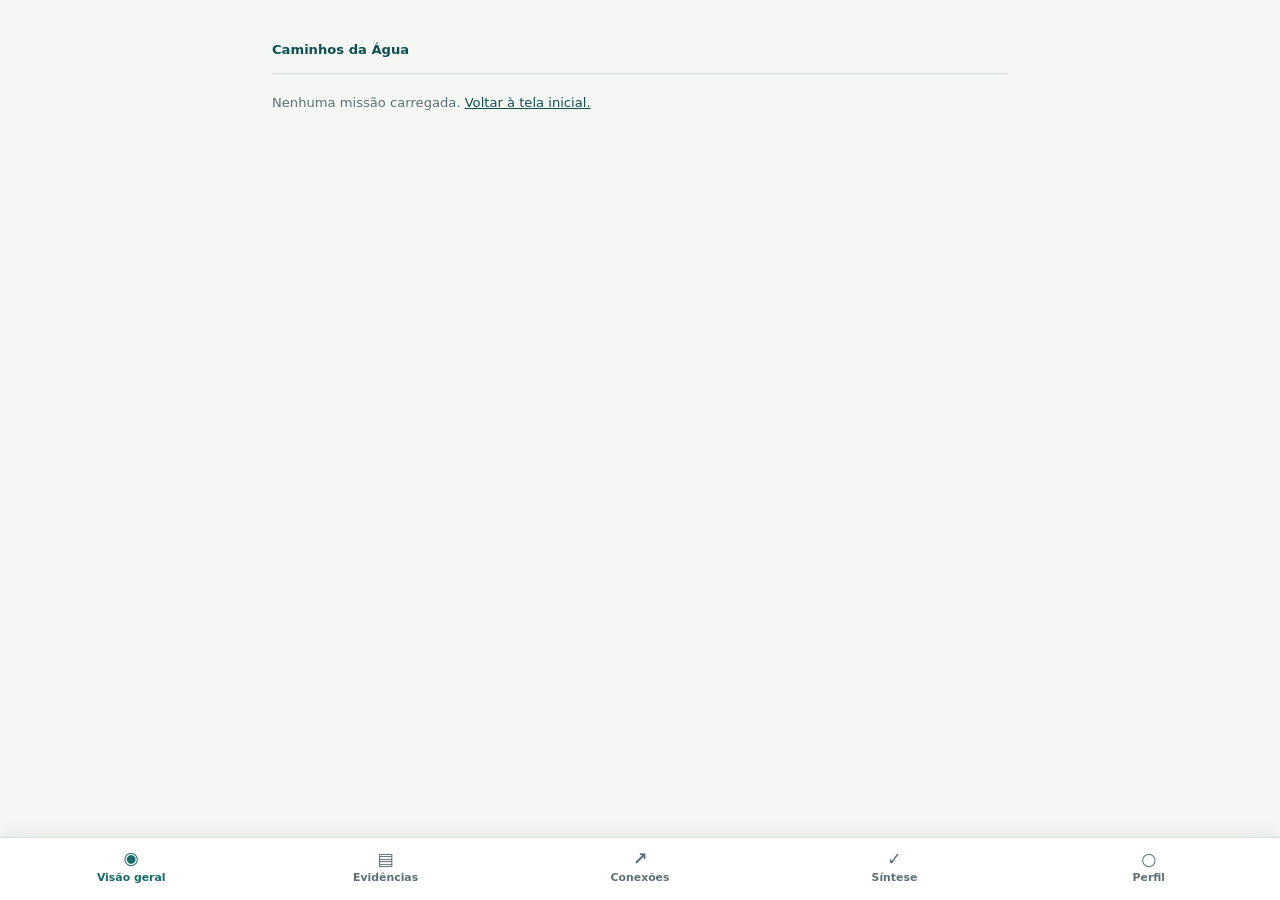
==== app.html @ d5d6b108 "Protótipo inicial de Caminhos da Água PWA educacional para investigação de bacias hidrográficas em s" ====
<!DOCTYPE html>
<html lang="pt-BR">
<head>
<meta charset="UTF-8">
<meta name="viewport" content="width=device-width, initial-scale=1">
<title>Caminhos da Água</title>
<link rel="manifest" href="manifest.webmanifest">
<link rel="stylesheet" href="assets/app.css">
</head>
<body>

<header class="topbar">
  <a class="topbar-brand" href="index.html">Caminhos da Água</a>
  <strong id="topbar-missao" aria-live="polite"></strong>
</header>

<main id="view" tabindex="-1"></main>

<nav class="tabs" aria-label="Navegação da investigação">
  <button data-rota="cebola" aria-label="Visão geral da investigação" onclick="location.hash='#/cebola'"><span aria-hidden="true">◉</span><span>Visão geral</span></button>
  <button data-rota="evidencias" aria-label="Evidências" onclick="location.hash='#/evidencias'"><span aria-hidden="true">▤</span><span>Evidências</span></button>
  <button data-rota="conexoes" aria-label="Conexões" onclick="location.hash='#/conexoes'"><span aria-hidden="true">↗</span><span>Conexões</span></button>
  <button data-rota="sintese" aria-label="Síntese final" onclick="location.hash='#/sintese'"><span aria-hidden="true">✓</span><span>Síntese</span></button>
  <button data-rota="perfil" aria-label="Perfil e progresso" onclick="location.hash='#/perfil'"><span aria-hidden="true">○</span><span>Perfil</span></button>
</nav>

<script src="assets/app.js"></script>
<script>
  CaminhosDaAgua.bootApp();
  (function () {
    try {
      var m = JSON.parse(localStorage.getItem("cda:missao") || "null");
      if (m) document.getElementById("topbar-missao").textContent = m.titulo;
    } catch (e) {}
  })();
</script>
</body>
</html>
---- assets/app.css ----
/* Caminhos da Agua: base local, sem dependencia de arquivos fora do projeto. */
:root { --paper: #f5f7f4; --surface: #ffffff; --ink: #17323a; --muted: #5d7174; --rule: #d6e1de; --accent: #176b68; --accent-dark: #0e4f50; --accent-soft: #e1f0ed; --warm: #c56a35; --warm-soft: #f8e9df; --sans: Inter, ui-sans-serif, system-ui, -apple-system, BlinkMacSystemFont, "Segoe UI", sans-serif; }
* { box-sizing: border-box; }
html { background: var(--paper); }
body { max-width: 48rem; margin: 0 auto; padding: 1.25rem 1rem 6rem; color: var(--ink); background: var(--paper); font-family: Georgia, "Times New Roman", serif; font-size: 1rem; line-height: 1.55; }
h1, h2, h3, .kicker, .eyebrow, button, label, .topbar, .evidencia-status, .helper-text, .pill, .steps { font-family: var(--sans); }
h1 { margin: .25rem 0 .5rem; font-size: clamp(2rem, 9vw, 3.4rem); line-height: 1.05; letter-spacing: 0; }
h2 { margin: .15rem 0 .55rem; font-size: 1.35rem; line-height: 1.2; }
h3 { margin: 1.25rem 0 .45rem; font-size: 1.05rem; line-height: 1.25; }
p { margin: .5rem 0; }
a { color: var(--accent-dark); }
button, input, textarea, select { min-height: 2.75rem; }
button { font-size: .92rem; font-weight: 650; line-height: 1.25; }
button:focus-visible, input:focus-visible, textarea:focus-visible, select:focus-visible, a:focus-visible { outline: 3px solid #efb366; outline-offset: 2px; }
.hidden { display: none !important; }
.start-shell { padding-top: 3vh; }
.brand-block { padding: 1rem 0 1.2rem; }
.kicker, .eyebrow { margin: 0; color: var(--accent); font-size: .72rem; font-weight: 800; letter-spacing: .08em; text-transform: uppercase; }
.lede { max-width: 42rem; color: var(--muted); font-size: 1.08rem; }
.helper-text { color: var(--muted); font-size: .88rem; }
.card { margin: 1rem 0; padding: 1rem; border: 1px solid var(--rule); border-radius: 8px; background: var(--surface); box-shadow: 0 2px 8px rgba(23, 50, 58, .04); }
.card h3:first-child { margin-top: 0; }
.welcome-card { border-top: 4px solid var(--accent); }
.steps { display: grid; grid-template-columns: repeat(3, 1fr); gap: .6rem; margin-top: 1rem; }
.step { display: flex; gap: .55rem; align-items: flex-start; padding: .6rem; border: 1px solid var(--rule); border-radius: 6px; background: #fbfcfb; font-size: .82rem; line-height: 1.35; }
.step span { display: grid; flex: 0 0 1.65rem; place-items: center; width: 1.65rem; height: 1.65rem; border-radius: 50%; background: var(--accent); color: #fff; font-weight: 800; }
.step p { margin: 0; }
.topbar { display: flex; align-items: center; justify-content: space-between; gap: 1rem; margin-bottom: 1.2rem; padding-bottom: .8rem; border-bottom: 1px solid var(--rule); color: var(--muted); font-size: .82rem; }
.topbar-brand { color: var(--accent-dark); font-weight: 800; text-decoration: none; white-space: nowrap; }
.topbar strong { overflow: hidden; color: var(--accent); font-size: .78rem; font-weight: 600; text-overflow: ellipsis; white-space: nowrap; }
#view:focus { outline: none; }
nav.tabs { position: fixed; z-index: 10; right: 0; bottom: 0; left: 0; display: flex; padding: .25rem max(.25rem, env(safe-area-inset-left)) max(.35rem, env(safe-area-inset-bottom)); border-top: 1px solid var(--rule); background: rgba(255, 255, 255, .97); box-shadow: 0 -3px 14px rgba(23, 50, 58, .08); font-family: var(--sans); }
nav.tabs button { display: flex; flex: 1; min-height: 3.3rem; flex-direction: column; align-items: center; justify-content: center; gap: .12rem; padding: .3rem .15rem; border: 0; background: transparent; color: var(--muted); cursor: pointer; font-size: .68rem; }
nav.tabs button span:first-child { font-size: 1.1rem; line-height: 1; }
nav.tabs button.active { color: var(--accent); font-weight: 800; }
nav.tabs button.active span:first-child { transform: translateY(-1px); }
label { display: block; margin-top: .7rem; color: var(--muted); font-size: .82rem; font-weight: 700; }
label span { font-weight: 400; }
textarea, input[type=text], select { display: block; width: 100%; margin: .25rem 0 .7rem; padding: .68rem .72rem; border: 1px solid #b9cbc7; border-radius: 6px; background: #fff; color: var(--ink); font-family: var(--sans); font-size: 1rem; }
textarea { min-height: 5rem; resize: vertical; }
button.primary, button.secondary { margin: .25rem 0; padding: .72rem 1rem; border-radius: 6px; cursor: pointer; }
button.primary { border: 1px solid var(--accent-dark); background: var(--accent); color: #fff; }
button.primary:hover { background: var(--accent-dark); }
button.secondary { border: 1px solid #aebfbc; background: #fff; color: var(--ink); }
button.secondary:hover { border-color: var(--accent); background: var(--accent-soft); }
button:disabled { opacity: .5; cursor: not-allowed; }
.action-stack { display: grid; gap: .5rem; margin-top: .5rem; }
.pill { display: inline-block; margin-right: .3rem; padding: .16rem .55rem; border-radius: 999px; background: var(--accent-soft); color: var(--accent-dark); font-size: .7rem; font-weight: 750; }
.pill.warn { background: var(--warm-soft); color: #8b471e; }
.pill.dentro-fora { background: var(--warm); color: #fff; }
.evidencia-status { color: var(--muted); font-size: .82rem; }
.rubrica { font-family: var(--sans); font-size: .85rem; }
.rubrica li.ok { color: #2a6b3a; }
.rubrica li.pendente { color: #8b471e; }
.pontos-tipo { display: grid; grid-template-columns: 1fr auto; gap: .25rem 1rem; font-family: var(--sans); font-size: .85rem; }
#cebola-svg { display: block; width: 100%; max-width: 360px; height: auto; margin: 0 auto; touch-action: manipulation; }
#cebola-svg .anel { fill: none; stroke-width: 34; }
#cebola-svg .anel-label { fill: var(--ink); font-family: var(--sans); font-size: 11px; }
#cebola-svg .miolo { fill: var(--accent); }
#cebola-svg .miolo-label { fill: #fff; font-family: var(--sans); font-size: 10px; text-anchor: middle; }
#cebola-svg .seta { fill: none; stroke-width: 2.4; }
#cebola-svg .seta.dentro-fora { stroke: var(--warm); }
#cebola-svg .seta.fora-dentro { stroke: var(--accent); }
#cebola-svg .seta.suposicao { stroke: #9aa9a5; stroke-dasharray: 4 3; }
@media (max-width: 520px) { body { padding: .9rem .75rem 6rem; } .start-shell { padding-top: 1vh; } .steps { grid-template-columns: 1fr; } .step { min-height: 3rem; } .topbar { align-items: flex-start; flex-direction: column; gap: .15rem; } .topbar strong { max-width: 100%; } .card { padding: .9rem; } }
@media (min-width: 700px) { body { padding-top: 2.5rem; } .start-shell { padding-top: 4vh; } .action-stack { display: flex; flex-wrap: wrap; align-items: center; } }
@media (prefers-reduced-motion: reduce) { *, *::before, *::after { scroll-behavior: auto !important; transition: none !important; } }
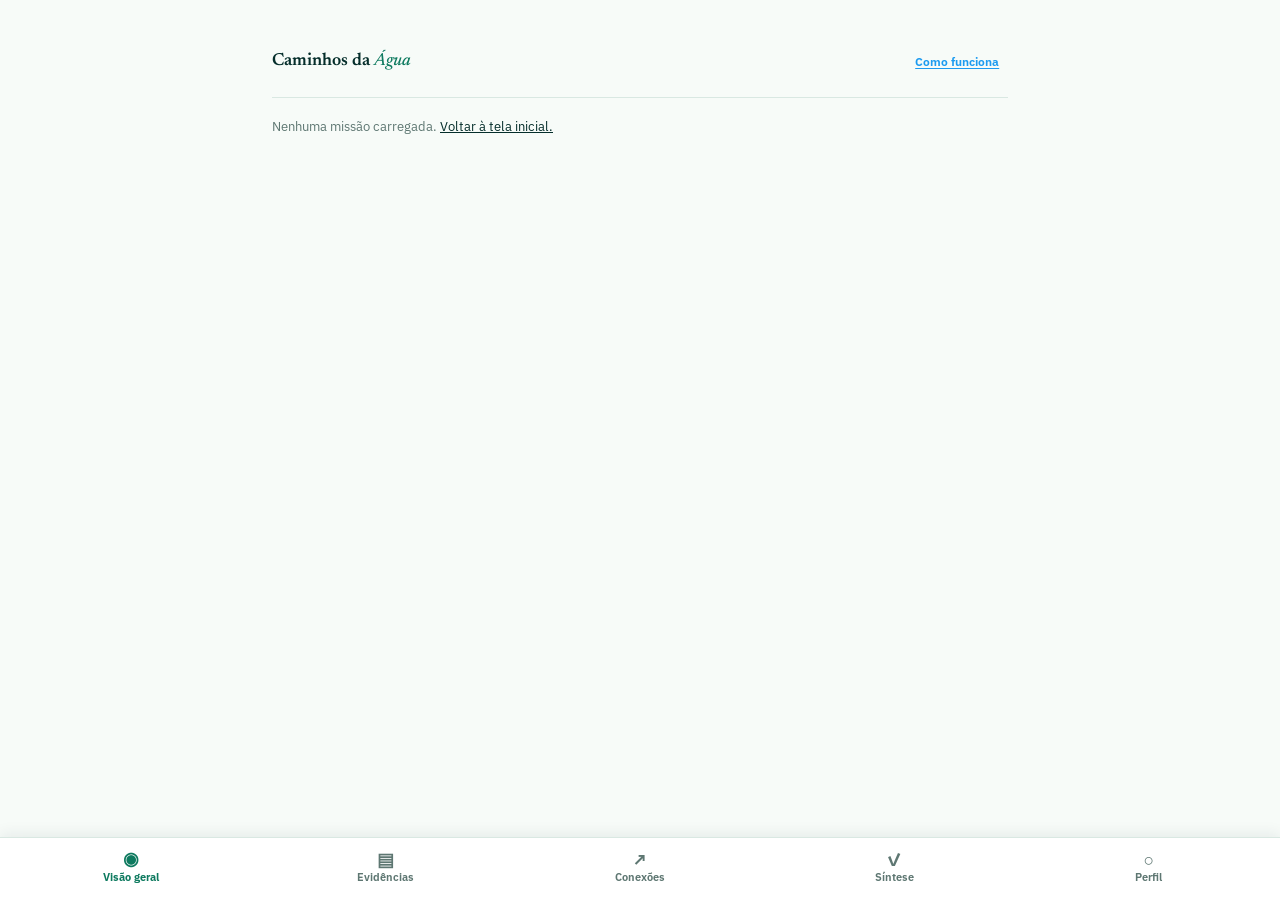
==== commit fc002f03: "Reskin com a identidade visual do climaSUS (tema Aurora) Newsreader (display, itálico de destaque em" ====
--- a/app.html
+++ b/app.html
@@ -5,13 +5,17 @@
 <meta name="viewport" content="width=device-width, initial-scale=1">
 <title>Caminhos da Água</title>
 <link rel="manifest" href="manifest.webmanifest">
+<link rel="preconnect" href="https://fonts.googleapis.com">
+<link rel="preconnect" href="https://fonts.gstatic.com" crossorigin>
+<link rel="stylesheet" href="https://fonts.googleapis.com/css2?family=Newsreader:ital,wght@0,400..600;1,400..500&family=IBM+Plex+Sans:wght@400;500;600;700&family=IBM+Plex+Mono:wght@400;500&display=swap">
 <link rel="stylesheet" href="assets/app.css">
 </head>
 <body>
 
 <header class="topbar">
-  <a class="topbar-brand" href="index.html">Caminhos da Água</a>
+  <a class="topbar-brand" href="index.html">Caminhos da <span class="accent-word">Água</span></a>
   <strong id="topbar-missao" aria-live="polite"></strong>
+  <button class="text-button" id="btn-tutorial" type="button">Como funciona</button>
 </header>
 
 <main id="view" tabindex="-1"></main>
@@ -23,10 +27,12 @@
   <button data-rota="sintese" aria-label="Síntese final" onclick="location.hash='#/sintese'"><span aria-hidden="true">✓</span><span>Síntese</span></button>
   <button data-rota="perfil" aria-label="Perfil e progresso" onclick="location.hash='#/perfil'"><span aria-hidden="true">○</span><span>Perfil</span></button>
 </nav>
+<div id="tutorial-root"></div>
 
 <script src="assets/app.js"></script>
 <script>
   CaminhosDaAgua.bootApp();
+  document.getElementById("btn-tutorial").addEventListener("click", function () { CaminhosDaAgua.abrirTutorial(); });
   (function () {
     try {
       var m = JSON.parse(localStorage.getItem("cda:missao") || "null");
--- a/assets/app.css
+++ b/assets/app.css
@@ -1,11 +1,20 @@
-/* Caminhos da Agua: base local, sem dependencia de arquivos fora do projeto. */
-:root { --paper: #f5f7f4; --surface: #ffffff; --ink: #17323a; --muted: #5d7174; --rule: #d6e1de; --accent: #176b68; --accent-dark: #0e4f50; --accent-soft: #e1f0ed; --warm: #c56a35; --warm-soft: #f8e9df; --sans: Inter, ui-sans-serif, system-ui, -apple-system, BlinkMacSystemFont, "Segoe UI", sans-serif; }
+/* Caminhos da Água — identidade visual inspirada no climaSUS (tema Aurora):
+   floresta + creme, Newsreader (display) + IBM Plex Sans (corpo) + IBM Plex Mono (rótulos). */
+:root {
+  --paper: #f7fbf8; --surface: #ffffff; --ink: #052e2b; --muted: #5e7772; --rule: #d9e8e2;
+  --accent: #0e7a5f; --accent-dark: #052e2b; --accent-soft: #e5f4ee;
+  --blue: #1d9bf0; --green: #42d392; --coral: #ff6b4a; --warm: #d85b3f; --warm-soft: #fff0eb;
+  --serif: "Newsreader", Georgia, "Times New Roman", serif;
+  --sans: "IBM Plex Sans", -apple-system, BlinkMacSystemFont, "Segoe UI", sans-serif;
+  --mono: "IBM Plex Mono", ui-monospace, SFMono-Regular, Menlo, monospace;
+}
 * { box-sizing: border-box; }
 html { background: var(--paper); }
-body { max-width: 48rem; margin: 0 auto; padding: 1.25rem 1rem 6rem; color: var(--ink); background: var(--paper); font-family: Georgia, "Times New Roman", serif; font-size: 1rem; line-height: 1.55; }
+body { max-width: 48rem; margin: 0 auto; padding: 1.25rem 1rem 6rem; color: var(--ink); background: var(--paper); font-family: var(--sans); font-size: 1rem; line-height: 1.55; }
 h1, h2, h3, .kicker, .eyebrow, button, label, .topbar, .evidencia-status, .helper-text, .pill, .steps { font-family: var(--sans); }
-h1 { margin: .25rem 0 .5rem; font-size: clamp(2rem, 9vw, 3.4rem); line-height: 1.05; letter-spacing: 0; }
-h2 { margin: .15rem 0 .55rem; font-size: 1.35rem; line-height: 1.2; }
+h1 { margin: .25rem 0 .5rem; color: var(--accent-dark); font-family: var(--serif); font-weight: 600; font-size: clamp(2.4rem, 9vw, 4.4rem); line-height: .98; letter-spacing: -.01em; }
+.accent-word { color: var(--accent); font-style: italic; font-weight: 500; }
+h2 { margin: .15rem 0 .55rem; color: var(--accent-dark); font-family: var(--serif); font-weight: 500; font-size: 1.55rem; line-height: 1.15; letter-spacing: -.01em; }
 h3 { margin: 1.25rem 0 .45rem; font-size: 1.05rem; line-height: 1.25; }
 p { margin: .5rem 0; }
 a { color: var(--accent-dark); }
@@ -15,19 +24,21 @@
 .hidden { display: none !important; }
 .start-shell { padding-top: 3vh; }
 .brand-block { padding: 1rem 0 1.2rem; }
-.kicker, .eyebrow { margin: 0; color: var(--accent); font-size: .72rem; font-weight: 800; letter-spacing: .08em; text-transform: uppercase; }
-.lede { max-width: 42rem; color: var(--muted); font-size: 1.08rem; }
+.kicker, .eyebrow { display: flex; align-items: center; gap: .55rem; margin: 0; color: var(--accent); font-family: var(--mono); font-size: .72rem; font-weight: 500; letter-spacing: .18em; text-transform: uppercase; }
+.kicker::before, .eyebrow::before { content: ""; width: 1.4rem; height: 1px; background: currentColor; display: inline-block; flex: 0 0 auto; }
+.lede { max-width: 42rem; color: var(--muted); font-family: var(--serif); font-size: 1.12rem; }
 .helper-text { color: var(--muted); font-size: .88rem; }
-.card { margin: 1rem 0; padding: 1rem; border: 1px solid var(--rule); border-radius: 8px; background: var(--surface); box-shadow: 0 2px 8px rgba(23, 50, 58, .04); }
+.card { margin: 1rem 0; padding: 1.1rem 1.2rem; border: 1px solid var(--rule); border-radius: 18px; background: var(--surface); box-shadow: 0 4px 14px rgba(5, 46, 43, .045); }
 .card h3:first-child { margin-top: 0; }
-.welcome-card { border-top: 4px solid var(--accent); }
+.welcome-card { border-top: 4px solid var(--green); }
 .steps { display: grid; grid-template-columns: repeat(3, 1fr); gap: .6rem; margin-top: 1rem; }
-.step { display: flex; gap: .55rem; align-items: flex-start; padding: .6rem; border: 1px solid var(--rule); border-radius: 6px; background: #fbfcfb; font-size: .82rem; line-height: 1.35; }
-.step span { display: grid; flex: 0 0 1.65rem; place-items: center; width: 1.65rem; height: 1.65rem; border-radius: 50%; background: var(--accent); color: #fff; font-weight: 800; }
+.step { display: flex; gap: .55rem; align-items: flex-start; padding: .6rem; border: 1px solid var(--rule); border-radius: 12px; background: #fbfcfb; font-size: .82rem; line-height: 1.35; }
+.step span { display: grid; flex: 0 0 1.65rem; place-items: center; width: 1.65rem; height: 1.65rem; border-radius: 50%; background: var(--accent); color: #fff; font-family: var(--mono); font-weight: 600; }
 .step p { margin: 0; }
 .topbar { display: flex; align-items: center; justify-content: space-between; gap: 1rem; margin-bottom: 1.2rem; padding-bottom: .8rem; border-bottom: 1px solid var(--rule); color: var(--muted); font-size: .82rem; }
-.topbar-brand { color: var(--accent-dark); font-weight: 800; text-decoration: none; white-space: nowrap; }
-.topbar strong { overflow: hidden; color: var(--accent); font-size: .78rem; font-weight: 600; text-overflow: ellipsis; white-space: nowrap; }
+.topbar-brand { color: var(--accent-dark); font-family: var(--serif); font-size: 1.1rem; font-weight: 600; text-decoration: none; white-space: nowrap; }
+.topbar strong { overflow: hidden; color: var(--accent); font-family: var(--mono); font-size: .74rem; font-weight: 500; letter-spacing: .02em; text-overflow: ellipsis; white-space: nowrap; }
+.topbar .text-button { flex: 0 0 auto; margin: 0; padding: .35rem .55rem; font-size: .76rem; }
 #view:focus { outline: none; }
 nav.tabs { position: fixed; z-index: 10; right: 0; bottom: 0; left: 0; display: flex; padding: .25rem max(.25rem, env(safe-area-inset-left)) max(.35rem, env(safe-area-inset-bottom)); border-top: 1px solid var(--rule); background: rgba(255, 255, 255, .97); box-shadow: 0 -3px 14px rgba(23, 50, 58, .08); font-family: var(--sans); }
 nav.tabs button { display: flex; flex: 1; min-height: 3.3rem; flex-direction: column; align-items: center; justify-content: center; gap: .12rem; padding: .3rem .15rem; border: 0; background: transparent; color: var(--muted); cursor: pointer; font-size: .68rem; }
@@ -36,16 +47,18 @@
 nav.tabs button.active span:first-child { transform: translateY(-1px); }
 label { display: block; margin-top: .7rem; color: var(--muted); font-size: .82rem; font-weight: 700; }
 label span { font-weight: 400; }
-textarea, input[type=text], select { display: block; width: 100%; margin: .25rem 0 .7rem; padding: .68rem .72rem; border: 1px solid #b9cbc7; border-radius: 6px; background: #fff; color: var(--ink); font-family: var(--sans); font-size: 1rem; }
+textarea, input[type=text], select { display: block; width: 100%; margin: .25rem 0 .7rem; padding: .68rem .72rem; border: 1px solid #b9cbc7; border-radius: 10px; background: #fff; color: var(--ink); font-family: var(--sans); font-size: 1rem; }
 textarea { min-height: 5rem; resize: vertical; }
-button.primary, button.secondary { margin: .25rem 0; padding: .72rem 1rem; border-radius: 6px; cursor: pointer; }
-button.primary { border: 1px solid var(--accent-dark); background: var(--accent); color: #fff; }
-button.primary:hover { background: var(--accent-dark); }
+button.primary, button.secondary { margin: .25rem 0; padding: .72rem 1.35rem; border-radius: 100px; cursor: pointer; transition: transform .2s ease, box-shadow .2s ease, background .2s ease; }
+button.primary { border: 1px solid var(--accent); background: var(--accent); color: #fff; }
+button.primary:hover { background: var(--accent-dark); box-shadow: 0 10px 24px rgba(5, 46, 43, .18); transform: translateY(-1px); }
 button.secondary { border: 1px solid #aebfbc; background: #fff; color: var(--ink); }
 button.secondary:hover { border-color: var(--accent); background: var(--accent-soft); }
+.text-button { border: 0; background: transparent; color: var(--blue); text-decoration: underline; text-underline-offset: .15em; cursor: pointer; }
+.text-button:hover { color: var(--warm); }
 button:disabled { opacity: .5; cursor: not-allowed; }
 .action-stack { display: grid; gap: .5rem; margin-top: .5rem; }
-.pill { display: inline-block; margin-right: .3rem; padding: .16rem .55rem; border-radius: 999px; background: var(--accent-soft); color: var(--accent-dark); font-size: .7rem; font-weight: 750; }
+.pill { display: inline-block; margin-right: .3rem; padding: .18rem .6rem; border-radius: 999px; background: var(--accent-soft); color: var(--accent-dark); font-family: var(--mono); font-size: .68rem; font-weight: 500; letter-spacing: .04em; text-transform: uppercase; }
 .pill.warn { background: var(--warm-soft); color: #8b471e; }
 .pill.dentro-fora { background: var(--warm); color: #fff; }
 .evidencia-status { color: var(--muted); font-size: .82rem; }
@@ -55,13 +68,24 @@
 .pontos-tipo { display: grid; grid-template-columns: 1fr auto; gap: .25rem 1rem; font-family: var(--sans); font-size: .85rem; }
 #cebola-svg { display: block; width: 100%; max-width: 360px; height: auto; margin: 0 auto; touch-action: manipulation; }
 #cebola-svg .anel { fill: none; stroke-width: 34; }
-#cebola-svg .anel-label { fill: var(--ink); font-family: var(--sans); font-size: 11px; }
+#cebola-svg .anel-label { fill: var(--ink); font-family: var(--mono); font-size: 10px; }
 #cebola-svg .miolo { fill: var(--accent); }
-#cebola-svg .miolo-label { fill: #fff; font-family: var(--sans); font-size: 10px; text-anchor: middle; }
+#cebola-svg .miolo-label { fill: #fff; font-family: var(--mono); font-size: 9px; text-anchor: middle; }
 #cebola-svg .seta { fill: none; stroke-width: 2.4; }
 #cebola-svg .seta.dentro-fora { stroke: var(--warm); }
 #cebola-svg .seta.fora-dentro { stroke: var(--accent); }
 #cebola-svg .seta.suposicao { stroke: #9aa9a5; stroke-dasharray: 4 3; }
+.tutorial-backdrop { position: fixed; z-index: 30; inset: 0; display: grid; place-items: center; padding: 1rem; background: rgba(5, 46, 43, .58); }
+.tutorial { width: min(100%, 30rem); max-height: min(90vh, 40rem); overflow: auto; padding: 1.25rem; border: 1px solid var(--rule); border-radius: 18px; background: var(--surface); box-shadow: 0 18px 50px rgba(16, 42, 47, .25); }
+.tutorial-header { display: flex; align-items: flex-start; justify-content: space-between; gap: 1rem; }
+.tutorial-close { min-height: 2.25rem; padding: .35rem .55rem; border: 1px solid var(--rule); border-radius: 8px; background: #fff; color: var(--muted); cursor: pointer; }
+.tutorial-step { display: grid; place-items: center; width: 2.3rem; height: 2.3rem; margin: .8rem 0; border-radius: 50%; background: var(--coral); color: #fff; font-family: var(--mono); font-weight: 600; }
+.tutorial h2 { max-width: 23rem; }
+.tutorial p { color: var(--muted); }
+.tutorial-progress { height: .35rem; margin: 1rem 0; overflow: hidden; border-radius: 99px; background: var(--accent-soft); }
+.tutorial-progress span { display: block; height: 100%; background: var(--accent); transition: width .2s ease; }
+.tutorial-actions { display: flex; flex-wrap: wrap; align-items: center; justify-content: space-between; gap: .5rem; margin-top: 1.2rem; }
+.tutorial-actions .text-button { margin-right: auto; }
 @media (max-width: 520px) { body { padding: .9rem .75rem 6rem; } .start-shell { padding-top: 1vh; } .steps { grid-template-columns: 1fr; } .step { min-height: 3rem; } .topbar { align-items: flex-start; flex-direction: column; gap: .15rem; } .topbar strong { max-width: 100%; } .card { padding: .9rem; } }
 @media (min-width: 700px) { body { padding-top: 2.5rem; } .start-shell { padding-top: 4vh; } .action-stack { display: flex; flex-wrap: wrap; align-items: center; } }
 @media (prefers-reduced-motion: reduce) { *, *::before, *::after { scroll-behavior: auto !important; transition: none !important; } }
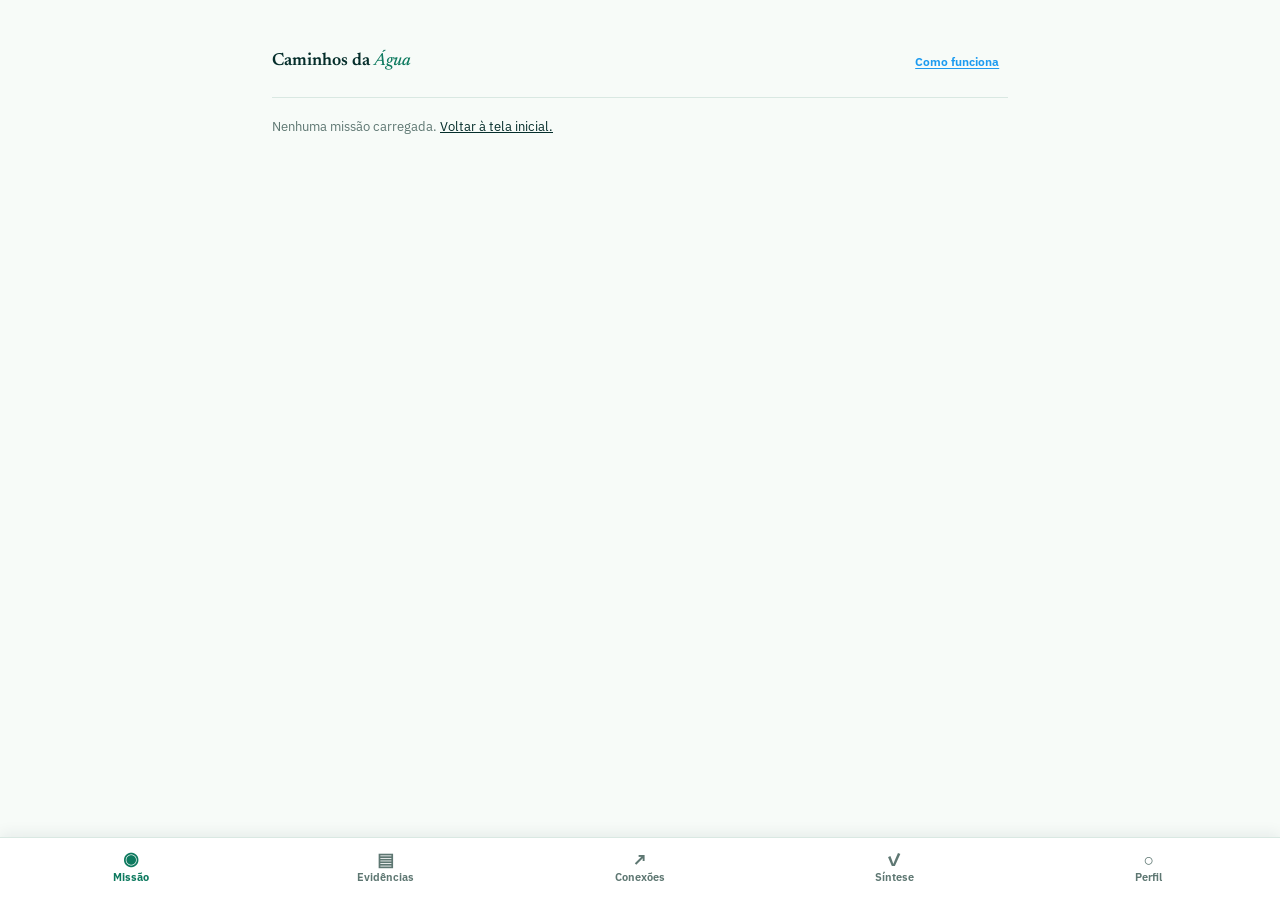
==== commit 43036bfa: "Reskin Aurora + fluxo guiado de 3 etapas + corrige pontuação travada - Identidade visual do climaSUS" ====
--- a/app.html
+++ b/app.html
@@ -21,7 +21,7 @@
 <main id="view" tabindex="-1"></main>
 
 <nav class="tabs" aria-label="Navegação da investigação">
-  <button data-rota="cebola" aria-label="Visão geral da investigação" onclick="location.hash='#/cebola'"><span aria-hidden="true">◉</span><span>Visão geral</span></button>
+  <button data-rota="cebola" aria-label="Início da missão" onclick="location.hash='#/cebola'"><span aria-hidden="true">◉</span><span>Missão</span></button>
   <button data-rota="evidencias" aria-label="Evidências" onclick="location.hash='#/evidencias'"><span aria-hidden="true">▤</span><span>Evidências</span></button>
   <button data-rota="conexoes" aria-label="Conexões" onclick="location.hash='#/conexoes'"><span aria-hidden="true">↗</span><span>Conexões</span></button>
   <button data-rota="sintese" aria-label="Síntese final" onclick="location.hash='#/sintese'"><span aria-hidden="true">✓</span><span>Síntese</span></button>
--- a/assets/app.css
+++ b/assets/app.css
@@ -58,6 +58,25 @@
 .text-button:hover { color: var(--warm); }
 button:disabled { opacity: .5; cursor: not-allowed; }
 .action-stack { display: grid; gap: .5rem; margin-top: .5rem; }
+.mission-context { border-left: 4px solid var(--blue); }
+.center-text { text-align: center; }
+.guided-path { display: grid; gap: .55rem; }
+.guided-step { display: flex; align-items: center; gap: .7rem; min-height: 4.2rem; padding: .7rem .8rem; border: 1px solid var(--rule); border-radius: 8px; background: var(--surface); color: var(--ink); text-decoration: none; box-shadow: 0 2px 8px rgba(5, 46, 43, .035); }
+.guided-step:hover { border-color: var(--blue); background: #fbfefd; }
+.guided-step > span:nth-child(2) { display: grid; gap: .08rem; }
+.guided-step strong { font-size: .95rem; }
+.guided-step small { color: var(--muted); font-size: .8rem; }
+.guided-number { display: grid; flex: 0 0 2rem; place-items: center; width: 2rem; height: 2rem; border-radius: 50%; background: var(--accent-soft); color: var(--accent-dark); font-family: var(--sans); font-weight: 800; }
+.guided-step.done .guided-number { background: var(--green); color: var(--accent-dark); }
+.guided-arrow { margin-left: auto; color: var(--blue); font-size: 1.25rem; }
+.guided-progress { height: .35rem; margin: 1rem 0 1.25rem; overflow: hidden; border-radius: 99px; background: var(--accent-soft); }
+.guided-progress span { display: block; height: 100%; background: var(--blue); }
+.evidence-choice { margin: .75rem 0; padding: .9rem; border: 1px solid var(--rule); border-radius: 8px; background: var(--surface); }
+.evidence-choice h3 { margin-top: .65rem; }
+.evidence-choice-top { display: flex; align-items: center; gap: .25rem; }
+.step-actions { display: flex; flex-wrap: wrap; justify-content: space-between; gap: .5rem; margin: 1.25rem 0; }
+.step-actions button { margin: 0; }
+.connection-choice { margin: .75rem 0; border-left: 4px solid var(--blue); }
 .pill { display: inline-block; margin-right: .3rem; padding: .18rem .6rem; border-radius: 999px; background: var(--accent-soft); color: var(--accent-dark); font-family: var(--mono); font-size: .68rem; font-weight: 500; letter-spacing: .04em; text-transform: uppercase; }
 .pill.warn { background: var(--warm-soft); color: #8b471e; }
 .pill.dentro-fora { background: var(--warm); color: #fff; }
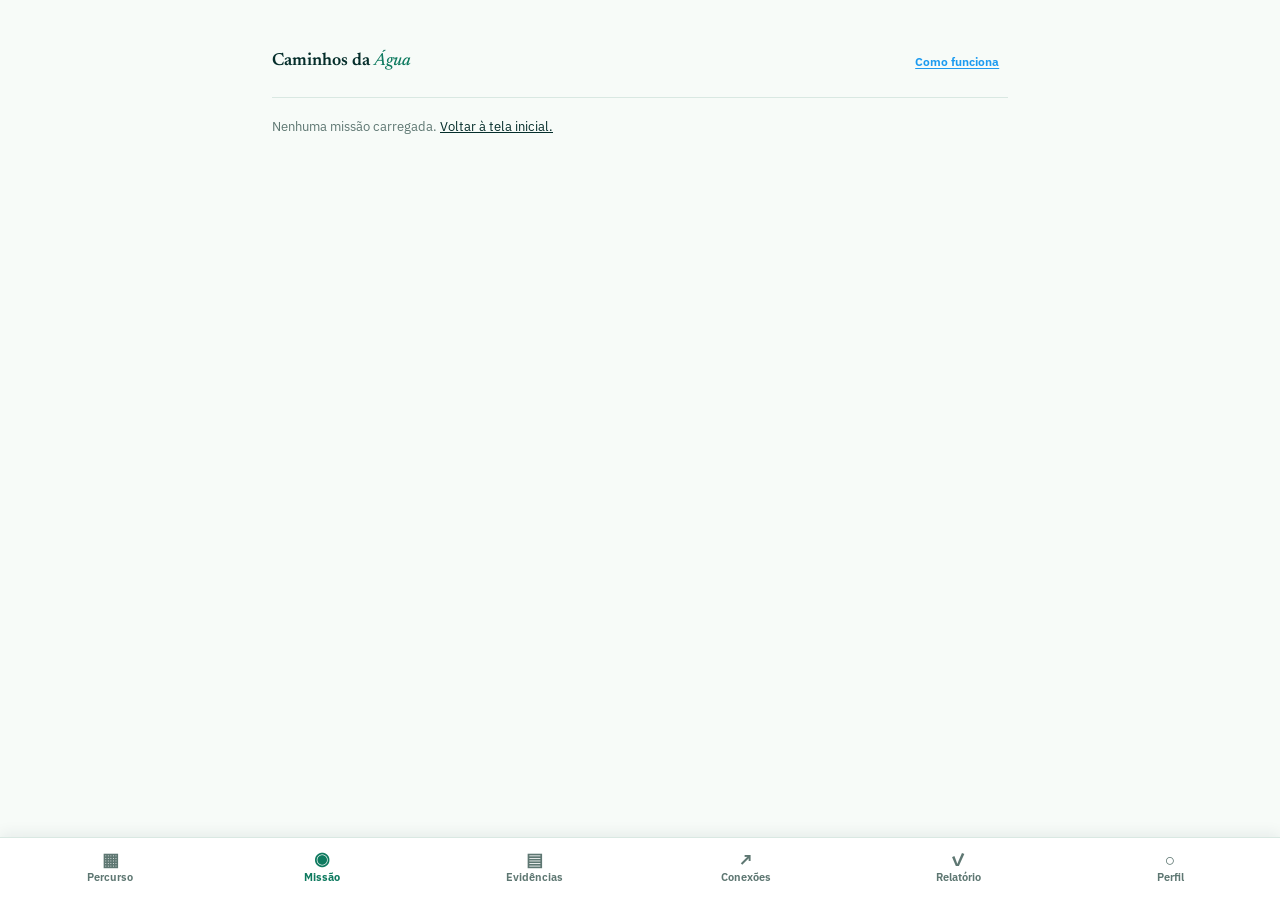
==== commit 362209a5: "Caminhos da Água v1 (final): percurso Unidades I–III, laboratório, SW v3 Co-Authored-By: Claude Opus" ====
--- a/app.html
+++ b/app.html
@@ -21,10 +21,11 @@
 <main id="view" tabindex="-1"></main>
 
 <nav class="tabs" aria-label="Navegação da investigação">
+  <button data-rota="curso" aria-label="Percurso da disciplina" onclick="location.hash='#/curso'"><span aria-hidden="true">▦</span><span>Percurso</span></button>
   <button data-rota="cebola" aria-label="Início da missão" onclick="location.hash='#/cebola'"><span aria-hidden="true">◉</span><span>Missão</span></button>
   <button data-rota="evidencias" aria-label="Evidências" onclick="location.hash='#/evidencias'"><span aria-hidden="true">▤</span><span>Evidências</span></button>
   <button data-rota="conexoes" aria-label="Conexões" onclick="location.hash='#/conexoes'"><span aria-hidden="true">↗</span><span>Conexões</span></button>
-  <button data-rota="sintese" aria-label="Síntese final" onclick="location.hash='#/sintese'"><span aria-hidden="true">✓</span><span>Síntese</span></button>
+  <button data-rota="relatorio" aria-label="Relatório final" onclick="location.hash='#/relatorio'"><span aria-hidden="true">✓</span><span>Relatório</span></button>
   <button data-rota="perfil" aria-label="Perfil e progresso" onclick="location.hash='#/perfil'"><span aria-hidden="true">○</span><span>Perfil</span></button>
 </nav>
 <div id="tutorial-root"></div>
--- a/assets/app.css
+++ b/assets/app.css
@@ -12,9 +12,9 @@
 html { background: var(--paper); }
 body { max-width: 48rem; margin: 0 auto; padding: 1.25rem 1rem 6rem; color: var(--ink); background: var(--paper); font-family: var(--sans); font-size: 1rem; line-height: 1.55; }
 h1, h2, h3, .kicker, .eyebrow, button, label, .topbar, .evidencia-status, .helper-text, .pill, .steps { font-family: var(--sans); }
-h1 { margin: .25rem 0 .5rem; color: var(--accent-dark); font-family: var(--serif); font-weight: 600; font-size: clamp(2.4rem, 9vw, 4.4rem); line-height: .98; letter-spacing: -.01em; }
+h1 { margin: .25rem 0 .5rem; color: var(--accent-dark); font-family: var(--serif); font-weight: 600; font-size: clamp(2.4rem, 9vw, 4.4rem); line-height: .98; letter-spacing: 0; }
 .accent-word { color: var(--accent); font-style: italic; font-weight: 500; }
-h2 { margin: .15rem 0 .55rem; color: var(--accent-dark); font-family: var(--serif); font-weight: 500; font-size: 1.55rem; line-height: 1.15; letter-spacing: -.01em; }
+h2 { margin: .15rem 0 .55rem; color: var(--accent-dark); font-family: var(--serif); font-weight: 500; font-size: 1.55rem; line-height: 1.15; letter-spacing: 0; }
 h3 { margin: 1.25rem 0 .45rem; font-size: 1.05rem; line-height: 1.25; }
 p { margin: .5rem 0; }
 a { color: var(--accent-dark); }
@@ -58,6 +58,8 @@
 .text-button:hover { color: var(--warm); }
 button:disabled { opacity: .5; cursor: not-allowed; }
 .action-stack { display: grid; gap: .5rem; margin-top: .5rem; }
+.teacher-tools { margin-top: .8rem; padding-top: .7rem; border-top: 1px solid var(--rule); }
+.teacher-tools summary { color: var(--muted); cursor: pointer; font-size: .86rem; font-weight: 700; }
 .mission-context { border-left: 4px solid var(--blue); }
 .center-text { text-align: center; }
 .guided-path { display: grid; gap: .55rem; }
@@ -71,6 +73,54 @@
 .guided-arrow { margin-left: auto; color: var(--blue); font-size: 1.25rem; }
 .guided-progress { height: .35rem; margin: 1rem 0 1.25rem; overflow: hidden; border-radius: 99px; background: var(--accent-soft); }
 .guided-progress span { display: block; height: 100%; background: var(--blue); }
+.course-summary { border-top: 4px solid var(--green); }
+.module-list { display: grid; gap: .55rem; }
+.module-item { display: flex; align-items: center; gap: .7rem; min-height: 4rem; padding: .65rem .75rem; border: 1px solid var(--rule); border-radius: 8px; background: var(--surface); color: var(--ink); text-decoration: none; box-shadow: 0 2px 8px rgba(5, 46, 43, .035); }
+.module-item:hover { border-color: var(--blue); background: #fbfefd; }
+.module-item.done { border-left: 4px solid var(--green); }
+.module-item > span:nth-child(2) { display: grid; gap: .08rem; }
+.module-item strong { font-size: .93rem; }
+.module-item small { color: var(--muted); font-size: .78rem; }
+.module-number { display: grid; flex: 0 0 2.15rem; place-items: center; width: 2.15rem; height: 2.15rem; border-radius: 50%; background: var(--accent-soft); color: var(--accent-dark); font-family: var(--mono); font-size: .72rem; font-weight: 700; }
+.module-item.done .module-number { background: var(--green); }
+.module-lesson { border-left: 4px solid var(--blue); }
+.module-desafio { border-left: 4px solid var(--warm); }
+.module-quiz { border-top: 4px solid var(--coral); }
+.quiz-options { display: grid; gap: .55rem; margin-top: .8rem; }
+.quiz-option { width: 100%; text-align: left; }
+.quiz-option.quiz-correct { border-color: var(--accent); background: var(--accent-soft); }
+.quiz-option.quiz-wrong { border-color: var(--warm); background: var(--warm-soft); }
+.quiz-feedback { margin-top: .8rem; padding: .7rem .8rem; border-radius: 8px; font-size: .9rem; }
+.quiz-feedback.correct { background: var(--accent-soft); color: #175b43; }
+.quiz-feedback.wrong { background: var(--warm-soft); color: #8b471e; }
+.unit-journey { margin: 1.5rem 0 2rem; }
+.unit-heading { display: grid; grid-template-columns: auto 1fr auto; align-items: center; gap: .75rem; margin-bottom: .7rem; }
+.unit-heading .eyebrow { margin-bottom: .2rem; }
+.unit-heading h3 { margin: 0; font-family: var(--serif); font-size: 1.35rem; font-weight: 500; }
+.unit-heading .helper-text { margin: .2rem 0 0; }
+.unit-marker { display: grid; flex: 0 0 2.45rem; place-items: center; width: 2.45rem; height: 2.45rem; border: 2px solid var(--accent); border-radius: 50%; background: var(--surface); color: var(--accent); font-family: var(--mono); font-weight: 700; }
+.unit-count { align-self: start; padding-top: .25rem; color: var(--muted); font-family: var(--mono); font-size: .72rem; }
+.module-tag { display: inline-block; width: fit-content; margin-top: .22rem; color: var(--warm); font-family: var(--mono); font-size: .68rem; text-transform: uppercase; }
+.lab-brief { border-top: 4px solid var(--coral); }
+.lab-controls { border-left: 4px solid var(--blue); }
+.lab-control { margin: 1rem 0 1.25rem; }
+.lab-control label { display: flex; align-items: center; justify-content: space-between; gap: .7rem; margin-top: 0; }
+.lab-control output { color: var(--accent); font-family: var(--mono); font-size: .75rem; font-weight: 600; text-transform: uppercase; }
+input[type=range] { display: block; width: 100%; min-height: 2.75rem; accent-color: var(--accent); cursor: pointer; }
+.lab-results-card { border-top: 4px solid var(--green); }
+.lab-result { margin: 1rem 0; }
+.lab-result-head { display: flex; justify-content: space-between; gap: 1rem; font-size: .9rem; }
+.lab-result-head span { color: var(--muted); font-family: var(--mono); font-size: .75rem; }
+.lab-meter { height: .65rem; margin: .4rem 0 .25rem; overflow: hidden; border-radius: 99px; background: var(--accent-soft); }
+.lab-meter span { display: block; height: 100%; border-radius: inherit; }
+.meter-warm { background: var(--blue); }
+.meter-blue { background: #4b9ed8; }
+.meter-green { background: var(--green); }
+.meter-coral { background: var(--coral); }
+.lab-result small, .scenario-log small { display: block; color: var(--muted); font-size: .78rem; line-height: 1.4; }
+.lab-reading { margin-top: 1.1rem; padding: .8rem; border-radius: 8px; background: #f5f8f7; font-family: var(--serif); font-size: 1.05rem; }
+.scenario-log { display: flex; align-items: center; justify-content: space-between; gap: .8rem; margin: .6rem 0; padding: .8rem 1rem; }
+.scenario-log strong { font-size: .9rem; }
 .evidence-choice { margin: .75rem 0; padding: .9rem; border: 1px solid var(--rule); border-radius: 8px; background: var(--surface); }
 .evidence-choice h3 { margin-top: .65rem; }
 .evidence-choice-top { display: flex; align-items: center; gap: .25rem; }
@@ -85,6 +135,14 @@
 .rubrica li.ok { color: #2a6b3a; }
 .rubrica li.pendente { color: #8b471e; }
 .pontos-tipo { display: grid; grid-template-columns: 1fr auto; gap: .25rem 1rem; font-family: var(--sans); font-size: .85rem; }
+.report-actions { display: flex; flex-wrap: wrap; gap: .5rem; margin: 1rem 0; }
+.report-actions button { margin: 0; }
+.report-card { margin: 1rem 0 1.6rem; padding: 1.2rem; border: 1px solid var(--rule); border-radius: 8px; background: #fff; box-shadow: 0 8px 24px rgba(5, 46, 43, .06); }
+.report-card h1 { margin-bottom: .25rem; font-size: 2rem; line-height: 1.1; }
+.report-card h2 { margin-top: 1.4rem; padding-top: 1rem; border-top: 1px solid var(--rule); font-family: var(--sans); font-size: 1rem; font-weight: 800; }
+.report-meta, .report-empty { color: var(--muted); font-size: .9rem; }
+.report-list { padding-left: 1.2rem; }
+.report-list li { margin: .55rem 0; }
 #cebola-svg { display: block; width: 100%; max-width: 360px; height: auto; margin: 0 auto; touch-action: manipulation; }
 #cebola-svg .anel { fill: none; stroke-width: 34; }
 #cebola-svg .anel-label { fill: var(--ink); font-family: var(--mono); font-size: 10px; }
@@ -107,4 +165,11 @@
 .tutorial-actions .text-button { margin-right: auto; }
 @media (max-width: 520px) { body { padding: .9rem .75rem 6rem; } .start-shell { padding-top: 1vh; } .steps { grid-template-columns: 1fr; } .step { min-height: 3rem; } .topbar { align-items: flex-start; flex-direction: column; gap: .15rem; } .topbar strong { max-width: 100%; } .card { padding: .9rem; } }
 @media (min-width: 700px) { body { padding-top: 2.5rem; } .start-shell { padding-top: 4vh; } .action-stack { display: flex; flex-wrap: wrap; align-items: center; } }
+@media print {
+  body { max-width: none; padding: 0; background: #fff; color: #000; }
+  .topbar, nav.tabs, .report-actions, .tutorial-backdrop { display: none !important; }
+  .report-card { margin: 0; padding: 0; border: 0; box-shadow: none; }
+  .report-card h1 { color: #000; font-size: 26pt; }
+  .report-card h2 { break-after: avoid; color: #000; }
+}
 @media (prefers-reduced-motion: reduce) { *, *::before, *::after { scroll-behavior: auto !important; transition: none !important; } }
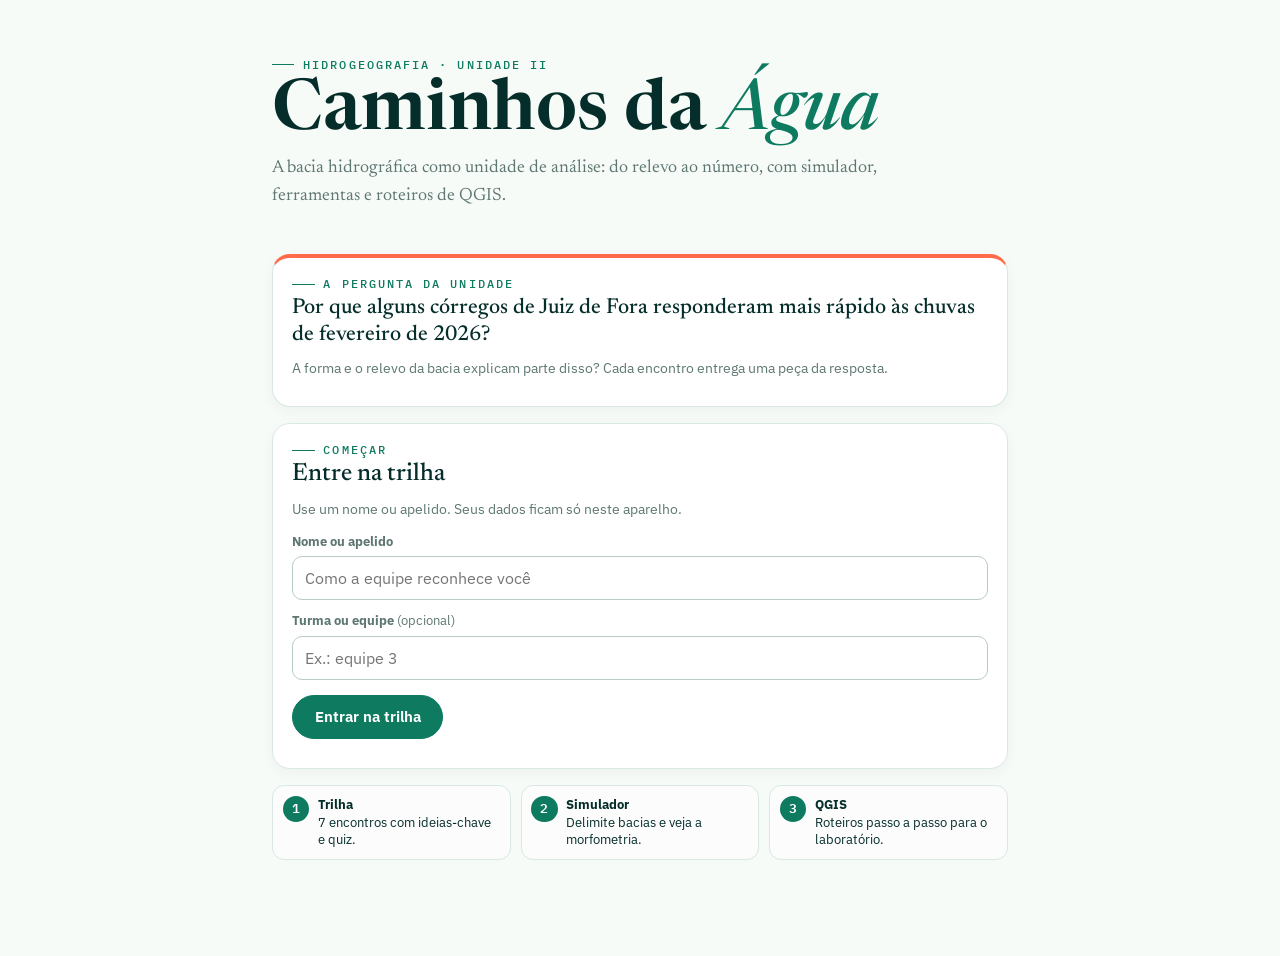
==== commit bf30e2ca: "Corrige versão antiga presa no celular após a v2 - app.html volta a existir como redirecionamento (a" ====
--- a/app.html
+++ b/app.html
@@ -4,42 +4,9 @@
 <meta charset="UTF-8">
 <meta name="viewport" content="width=device-width, initial-scale=1">
 <title>Caminhos da Água</title>
-<link rel="manifest" href="manifest.webmanifest">
-<link rel="preconnect" href="https://fonts.googleapis.com">
-<link rel="preconnect" href="https://fonts.gstatic.com" crossorigin>
-<link rel="stylesheet" href="https://fonts.googleapis.com/css2?family=Newsreader:ital,wght@0,400..600;1,400..500&family=IBM+Plex+Sans:wght@400;500;600;700&family=IBM+Plex+Mono:wght@400;500&display=swap">
-<link rel="stylesheet" href="assets/app.css">
+<!-- A v1 abria app.html; atalhos antigos na tela inicial chegam aqui e vão para a v2. -->
+<meta http-equiv="refresh" content="0; url=index.html">
+<script>location.replace("index.html?v=" + Date.now());</script>
 </head>
-<body>
-
-<header class="topbar">
-  <a class="topbar-brand" href="index.html">Caminhos da <span class="accent-word">Água</span></a>
-  <strong id="topbar-missao" aria-live="polite"></strong>
-  <button class="text-button" id="btn-tutorial" type="button">Como funciona</button>
-</header>
-
-<main id="view" tabindex="-1"></main>
-
-<nav class="tabs" aria-label="Navegação da investigação">
-  <button data-rota="curso" aria-label="Percurso da disciplina" onclick="location.hash='#/curso'"><span aria-hidden="true">▦</span><span>Percurso</span></button>
-  <button data-rota="cebola" aria-label="Início da missão" onclick="location.hash='#/cebola'"><span aria-hidden="true">◉</span><span>Missão</span></button>
-  <button data-rota="evidencias" aria-label="Evidências" onclick="location.hash='#/evidencias'"><span aria-hidden="true">▤</span><span>Evidências</span></button>
-  <button data-rota="conexoes" aria-label="Conexões" onclick="location.hash='#/conexoes'"><span aria-hidden="true">↗</span><span>Conexões</span></button>
-  <button data-rota="relatorio" aria-label="Relatório final" onclick="location.hash='#/relatorio'"><span aria-hidden="true">✓</span><span>Relatório</span></button>
-  <button data-rota="perfil" aria-label="Perfil e progresso" onclick="location.hash='#/perfil'"><span aria-hidden="true">○</span><span>Perfil</span></button>
-</nav>
-<div id="tutorial-root"></div>
-
-<script src="assets/app.js"></script>
-<script>
-  CaminhosDaAgua.bootApp();
-  document.getElementById("btn-tutorial").addEventListener("click", function () { CaminhosDaAgua.abrirTutorial(); });
-  (function () {
-    try {
-      var m = JSON.parse(localStorage.getItem("cda:missao") || "null");
-      if (m) document.getElementById("topbar-missao").textContent = m.titulo;
-    } catch (e) {}
-  })();
-</script>
-</body>
+<body><p><a href="index.html">Abrir o Caminhos da Água</a></p></body>
 </html>
